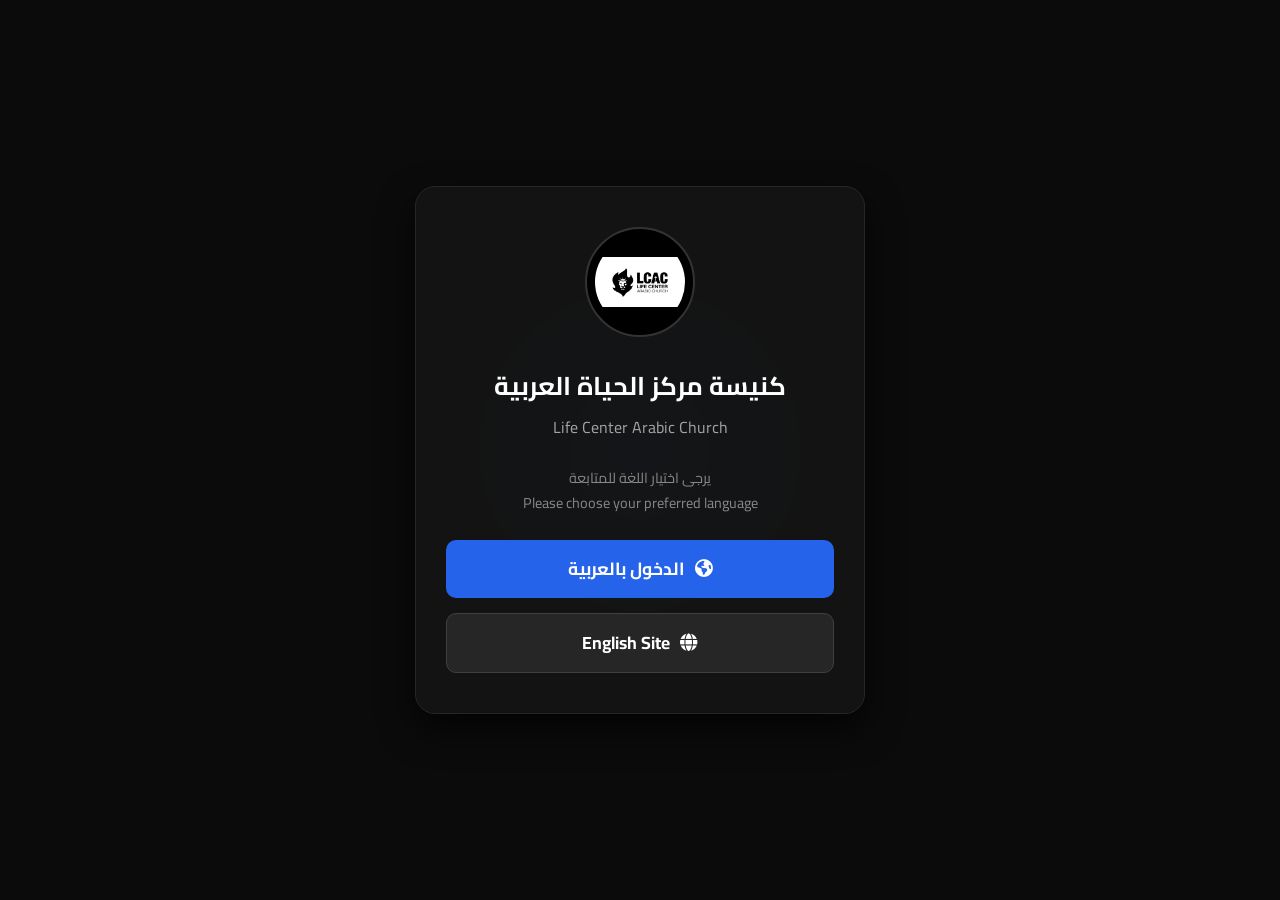
==== index.html @ 291f3e63 "Enhance welcome page with animations and styles Added a glowing background effect and improved styli" ====
<!DOCTYPE html>
<html lang="ar" dir="rtl">
<head>
    <meta charset="UTF-8">
    <meta name="viewport" content="width=device-width, initial-scale=1.0">
    <title>كنيسة مركز الحياة العربية - Life Center Arabic Church</title>
    <link rel="stylesheet" href="style.css">
    <!-- Font Awesome للأيقونات -->
    <link rel="stylesheet" href="https://cdnjs.cloudflare.com/ajax/libs/font-awesome/6.4.0/css/all.min.css">
    <!-- Google Fonts -->
    <link href="https://fonts.googleapis.com/css2?family=Cairo:wght@400;600;700&display=swap" rel="stylesheet">
    <style>
        body {
            background-color: #0b0b0b;
            color: #fff;
            font-family: 'Cairo', sans-serif;
            height: 100vh;
            margin: 0;
            display: flex;
            justify-content: center;
            align-items: center;
            text-align: center;
            overflow: hidden;
            position: relative;
        }

        /* خلفية متوهجة متحركة خفيفة */
        .bg-glow {
            position: absolute;
            width: 400px;
            height: 400px;
            background: radial-gradient(circle, rgba(37, 99, 235, 0.15) 0%, rgba(0, 0, 0, 0) 70%);
            border-radius: 50%;
            z-index: 1;
            animation: pulseGlow 6s ease-in-out infinite;
        }

        @keyframes pulseGlow {
            0%, 100% { transform: scale(1); opacity: 0.5; }
            50% { transform: scale(1.3); opacity: 0.9; }
        }

        .welcome-card {
            background: rgba(22, 22, 22, 0.85);
            backdrop-filter: blur(10px);
            border: 1px solid #262626;
            padding: 40px 30px;
            border-radius: 20px;
            box-shadow: 0 15px 35px rgba(0,0,0,0.7);
            max-width: 450px;
            width: 90%;
            position: relative;
            z-index: 2;
        }

        /* حركة الشعار (نبض وحركة خفيفة للاستقرار) */
        .welcome-logo img {
            width: 110px;
            height: 110px;
            object-fit: contain;
            margin-bottom: 20px;
            border-radius: 50%;
            background: #000;
            padding: 8px;
            border: 2px solid #333;
            animation: floatLogo 4s ease-in-out infinite;
        }

        @keyframes floatLogo {
            0%, 100% { transform: translateY(0); filter: drop-shadow(0 0 5px rgba(255,255,255,0.1)); }
            50% { transform: translateY(-8px); filter: drop-shadow(0 0 15px rgba(37, 99, 235, 0.4)); }
        }

        .welcome-card h1 {
            font-size: 1.6rem;
            margin-bottom: 5px;
            color: #fff;
        }
        .welcome-card h2 {
            font-size: 1rem;
            color: #a3a3a3;
            margin-bottom: 25px;
            font-weight: 400;
            direction: ltr;
        }
        .lang-buttons {
            display: flex;
            flex-direction: column;
            gap: 15px;
        }
        .lang-btn {
            display: flex;
            justify-content: center;
            align-items: center;
            gap: 10px;
            padding: 14px 20px;
            border-radius: 10px;
            font-size: 1.1rem;
            font-weight: bold;
            text-decoration: none;
            transition: transform 0.2s, background 0.2s;
        }
        .btn-ar {
            background: #2563eb;
            color: #fff;
        }
        .btn-ar:hover {
            background: #1d4ed8;
            transform: translateY(-2px);
        }
        .btn-en {
            background: #262626;
            color: #fff;
            border: 1px solid #404040;
        }
        .btn-en:hover {
            background: #333333;
            transform: translateY(-2px);
        }
    </style>
</head>
<body>

    <!-- تأثير الخلفية المتحركة -->
    <div class="bg-glow"></div>

    <div class="welcome-card">
        <div class="welcome-logo">
            <!-- تأكد أن اسم ملف صورة الشعار مطابق تماماً -->
            <img src="chrch Logo.png" alt="LCAC Logo">
        </div>
        
        <h1>كنيسة مركز الحياة العربية</h1>
        <h2>Life Center Arabic Church</h2>
        
        <p style="color: #888; font-size: 0.9rem; margin-bottom: 25px;">
            يرجى اختيار اللغة للمتابعة<br>Please choose your preferred language
        </p>

        <div class="lang-buttons">
            <!-- زر الدخول للنسخة العربية -->
            <a href="ar.html" class="lang-btn btn-ar">
                <i class="fas fa-globe-americas"></i> الدخول بالعربية
            </a>
            
            <!-- زر الدخول للنسخة الإنجليزية -->
            <a href="en.html" class="lang-btn btn-en">
                <i class="fas fa-globe"></i> English Site
            </a>
        </div>
    </div>

</body>
</html>
---- style.css ----
:root {
    --bg-color: #0b0b0b;
    --card-bg: #161616;
    --border-color: #262626;
    --text-color: #e5e5e5;
    --text-muted: #a3a3a3;
    --accent-color: #ffffff;
    --gold-color: #f39c12;
}

* {
    margin: 0;
    padding: 0;
    box-sizing: border-box;
    font-family: 'Cairo', sans-serif;
    scroll-behavior: smooth;
}

body {
    background-color: var(--bg-color);
    color: var(--text-color);
    direction: rtl;
    line-height: 1.7;
}

.container {
    width: 90%;
    max-width: 1100px;
    margin: auto;
}

/* الهيدر */
header {
    background: rgba(11, 11, 11, 0.95);
    backdrop-filter: blur(10px);
    border-bottom: 1px solid var(--border-color);
    position: fixed;
    width: 100%;
    top: 0;
    z-index: 1000;
}

.nav-container {
    display: flex;
    justify-content: space-between;
    align-items: center;
    height: 75px;
}

.logo {
    display: flex;
    align-items: center;
    gap: 12px;
    font-weight: 700;
    color: #fff;
    font-size: 1.1rem;
}

.logo img {
    height: 40px;
    width: auto;
    border-radius: 4px;
}

nav ul {
    display: flex;
    list-style: none;
    gap: 25px;
    align-items: center;
}

nav a {
    text-decoration: none;
    color: var(--text-muted);
    font-weight: 600;
    transition: color 0.3s;
}

nav a:hover, .highlight-btn {
    color: #fff;
}

.highlight-btn {
    background: #fff;
    color: #000 !important;
    padding: 6px 15px;
    border-radius: 4px;
}

/* الواجهة الرئيسية */
.hero {
    background: linear-gradient(rgba(0,0,0,0.85), rgba(0,0,0,0.85)), #111;
    min-height: 95vh;
    display: flex;
    align-items: center;
    text-align: center;
    color: #fff;
    padding-top: 80px;
}

.hero-logo-large img {
    height: 100px;
    margin-bottom: 20px;
}

.hero-content h1 {
    font-size: 2.5rem;
    margin-bottom: 5px;
    font-weight: 700;
}

.hero-content h2 {
    font-size: 1.2rem;
    color: var(--text-muted);
    margin-bottom: 20px;
}

.vision-text {
    font-size: 1.1rem;
    max-width: 700px;
    margin: 0 auto 30px auto;
    color: #d1d1d1;
    font-style: italic;
    border-right: 3px solid #fff;
    padding-right: 15px;
}

.hero-buttons {
    display: flex;
    gap: 15px;
    justify-content: center;
    flex-wrap: wrap;
}

.btn {
    display: inline-block;
    padding: 12px 30px;
    border-radius: 5px;
    text-decoration: none;
    font-weight: 600;
    transition: 0.3s;
}

.primary-btn {
    background-color: #fff;
    color: #000;
}

.primary-btn:hover {
    background-color: #cccccc;
}

.secondary-btn {
    background-color: transparent;
    border: 1px solid #fff;
    color: #fff;
}

.secondary-btn:hover {
    background-color: #fff;
    color: #000;
}

.section {
    padding: 80px 0;
    text-align: center;
    border-bottom: 1px solid var(--border-color);
}

.section-desc {
    color: var(--text-muted);
    margin-bottom: 40px;
}

/* جدول الخدمات */
.services-grid {
    display: grid;
    grid-template-columns: repeat(auto-fit, minmax(280px, 1fr));
    gap: 20px;
    text-align: right;
}

.service-card {
    background: var(--card-bg);
    border: 1px solid var(--border-color);
    padding: 25px;
    border-radius: 8px;
    transition: transform 0.3s;
}

.service-card:hover {
    transform: translateY(-5px);
    border-color: #444;
}

.service-card i {
    font-size: 24px;
    color: #fff;
    margin-bottom: 15px;
}

.service-card h3 {
    font-size: 1.1rem;
    margin-bottom: 8px;
    color: #fff;
}

.service-card .time {
    color: var(--text-muted);
    font-size: 0.95rem;
}

.special-card {
    grid-column: 1 / -1;
}

.location-note {
    display: block;
    margin-top: 10px;
    font-size: 0.9rem;
    color: var(--gold-color);
    background: rgba(243, 156, 18, 0.05);
    padding: 10px;
    border-radius: 5px;
}

/* قسم المؤتمر */
.dark-section {
    background-color: #050505;
}

.badge {
    background: rgba(255,255,255,0.1);
    color: #fff;
    padding: 6px 16px;
    border-radius: 20px;
    font-size: 0.9rem;
    border: 1px solid var(--border-color);
}

.verse-box {
    max-width: 700px;
    margin: 25px auto;
    padding: 20px;
    background: var(--card-bg);
    border-right: 4px solid #fff;
    border-radius: 5px;
    text-align: center;
}

.verse-box p {
    font-size: 1.1rem;
    font-weight: 600;
    margin-bottom: 5px;
}

.verse-box span {
    color: var(--text-muted);
    font-size: 0.9rem;
}

.conf-dates-grid {
    display: flex;
    justify-content: center;
    gap: 15px;
    margin: 30px 0;
    flex-wrap: wrap;
}

.date-item {
    background: var(--card-bg);
    border: 1px solid var(--border-color);
    padding: 15px 25px;
    border-radius: 8px;
    min-width: 160px;
}

.date-item .day-name {
    display: block;
    font-weight: 700;
    color: #fff;
    margin-bottom: 5px;
}

.date-item .date-num {
    color: var(--text-muted);
    font-size: 0.9rem;
}

.conf-location {
    margin: 30px 0;
    background: var(--card-bg);
    padding: 20px;
    border-radius: 8px;
    border: 1px solid var(--border-color);
    max-width: 500px;
    margin-left: auto;
    margin-right: auto;
}

.conf-location i {
    font-size: 22px;
    color: #fff;
    margin-bottom: 10px;
}

/* تنسيق قسم الخدام والمتحدثين بشكل مرتب وغير متداخل */
.speakers-grid {
    display: flex;
    justify-content: center;
    gap: 30px;
    margin: 40px auto;
    flex-wrap: wrap;
    width: 100%;
}

.speaker-card {
    background: #161616;
    border: 1px solid #262626;
    border-radius: 12px;
    overflow: hidden;
    width: 260px;
    text-align: center;
    box-shadow: 0 4px 15px rgba(0,0,0,0.4);
    display: flex;
    flex-direction: column;
}

.speaker-img {
    width: 100%;
    height: 190px;
    background: #000;
    overflow: hidden;
}

.speaker-img img {
    width: 100%;
    height: 100%;
    object-fit: cover;
    display: block;
}

.speaker-info {
    padding: 20px 15px;
    background: #161616;
}

.speaker-card h3 {
    font-size: 1.15rem;
    color: #fff;
    margin-bottom: 8px;
    font-weight: 700;
}

.speaker-card p {
    font-size: 0.95rem;
    color: #a3a3a3;
    margin: 0;
}

/* قسم QR Code والخريطة */
.qr-container {
    max-width: 300px;
    margin: auto;
    background: var(--card-bg);
    padding: 20px;
    border-radius: 10px;
    border: 1px solid var(--border-color);
}

.qr-container img {
    width: 100%;
    height: auto;
    border-radius: 5px;
    margin-bottom: 10px;
}

.qr-container p {
    font-size: 0.85rem;
    color: var(--text-muted);
}

/* الأزرار العائمة */
.floating-buttons {
    position: fixed;
    bottom: 25px;
    left: 25px;
    display: flex;
    flex-direction: column;
    gap: 12px;
    z-index: 1000;
}

.floating-buttons a {
    width: 50px;
    height: 50px;
    border-radius: 50%;
    display: flex;
    align-items: center;
    justify-content: center;
    color: #fff;
    font-size: 22px;
    box-shadow: 0 4px 15px rgba(0,0,0,0.5);
    transition: transform 0.3s;
}

.floating-buttons a:hover {
    transform: scale(1.1);
}

.whatsapp-btn { background-color: #25d366; }
.call-btn { background-color: #333; border: 1px solid #555; }

footer {
    background: #000;
    color: var(--text-muted);
    text-align: center;
    padding: 25px 0;
    font-size: 0.9rem;
    border-top: 1px solid var(--border-color);
}
/* تعديل بطاقات الخدام لتكون متناسقة */
.speakers-grid {
    display: flex;
    justify-content: center;
    gap: 25px;
    margin: 40px 0;
    flex-wrap: wrap;
}
/* تعديل بطاقات الخدام لتكون متناسقة */
.speakers-grid {
    display: flex;
    justify-content: center;
    gap: 25px;
    margin: 40px 0;
    flex-wrap: wrap;
}

.speaker-card {
    background: var(--card-bg);
    border: 1px solid var(--border-color);
    border-radius: 10px;
    overflow: hidden;
    width: 250px;
    text-align: center;
    box-shadow: 0 4px 10px rgba(0,0,0,0.3);
}

.speaker-img {
    width: 100%;
    height: 180px;
    overflow: hidden;
    background: #1f1f1f;
}

.speaker-img img {
    width: 100%;
    height: 100%;
    object-fit: cover;
    display: block;
}

.speaker-info {
    padding: 15px;
}

.speaker-card h3 {
    font-size: 1.1rem;
    color: #fff;
    margin-bottom: 5px;
}

.speaker-card p {
    font-size: 0.9rem;
    color: var(--text-muted);
    margin: 0;
}

/* شبكة بطاقات الإيمان وعقيدة الكنيسة */
.faith-grid {
    display: grid;
    grid-template-columns: repeat(auto-fit, minmax(280px, 1fr));
    gap: 20px;
    text-align: right;
    margin-top: 30px;
}

.faith-card {
    background: var(--card-bg);
    border: 1px solid var(--border-color);
    padding: 22px;
    border-radius: 10px;
    transition: transform 0.3s, border-color 0.3s;
}

.faith-card:hover {
    transform: translateY(-4px);
    border-color: #555;
}

.faith-card h3 {
    font-size: 1.1rem;
    color: #fff;
    margin-bottom: 10px;
    display: flex;
    align-items: center;
    gap: 10px;
}

.faith-card h3 i {
    color: #fff;
    font-size: 1.1rem;
}

.faith-card p {
    font-size: 0.95rem;
    color: var(--text-muted);
    line-height: 1.6;
    margin: 0;
}
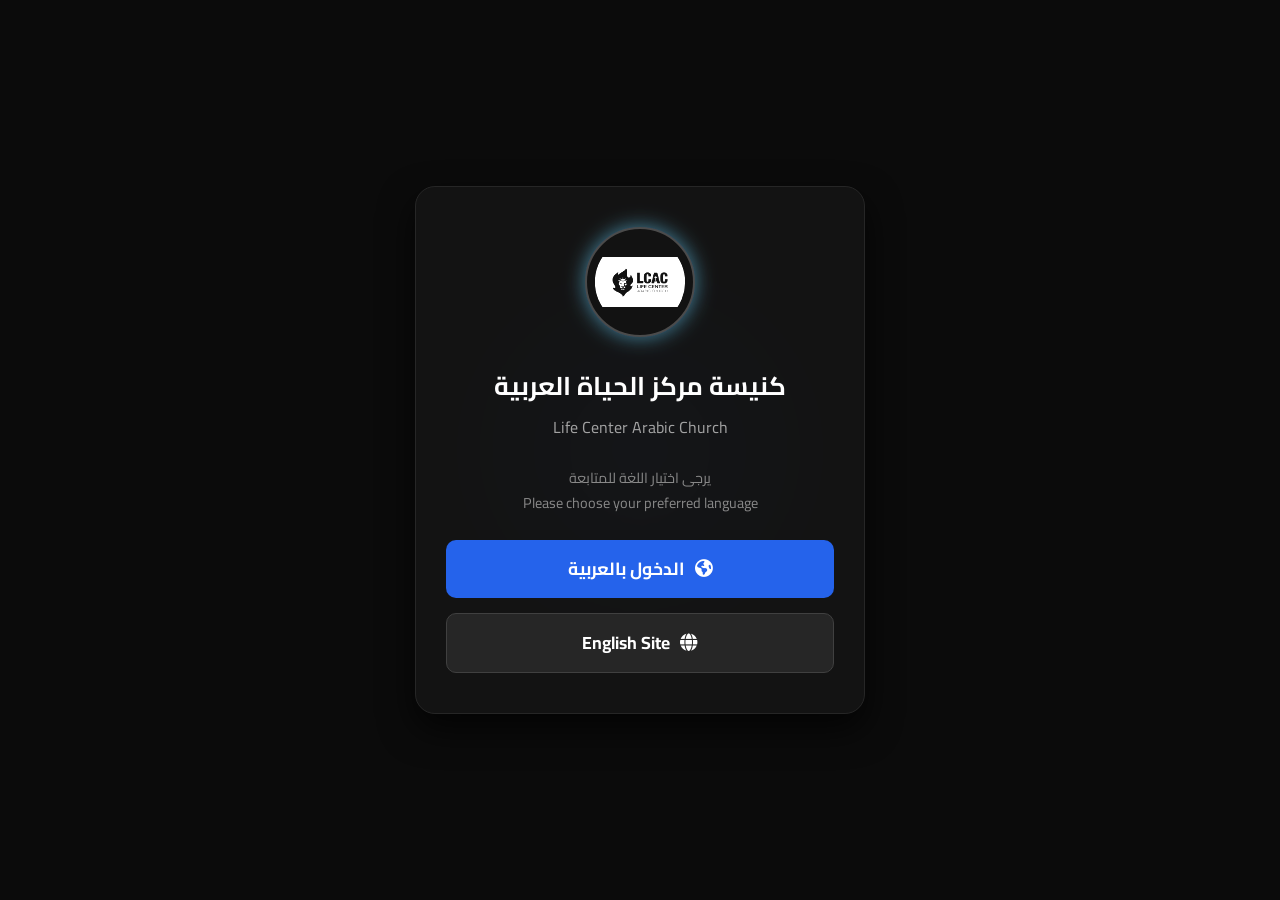
==== commit 473eea3d: "Improve logo display and background effects Updated logo styling to remove white background and enha" ====
--- a/index.html
+++ b/index.html
@@ -38,6 +38,21 @@
         @keyframes pulseGlow {
             0%, 100% { transform: scale(1); opacity: 0.5; }
             50% { transform: scale(1.3); opacity: 0.9; }
+        }
+        /* إزالة الخلفية البيضاء تماماً وتلوين الشعار بلون مميز (مثل الأزرق السماوي أو الذهبي) */
+        .welcome-logo img {
+            width: 120px;
+            height: 120px;
+            object-fit: contain;
+            margin-bottom: 20px;
+            
+            /* هذا السطر هو السحر الذي سيزيل الخلفية البيضاء تماماً */
+            mix-blend-mode: screen; 
+            
+            /* هذا السطر يمنح الشعار توهجاً ولوناً مميزاً (فلتر ملون فخم) */
+            filter: drop-shadow(0 0 10px rgba(77, 175, 247, 0.6)) brightness(1.2);
+            
+            animation: floatLogo 4s ease-in-out infinite;
         }
 
         .welcome-card {
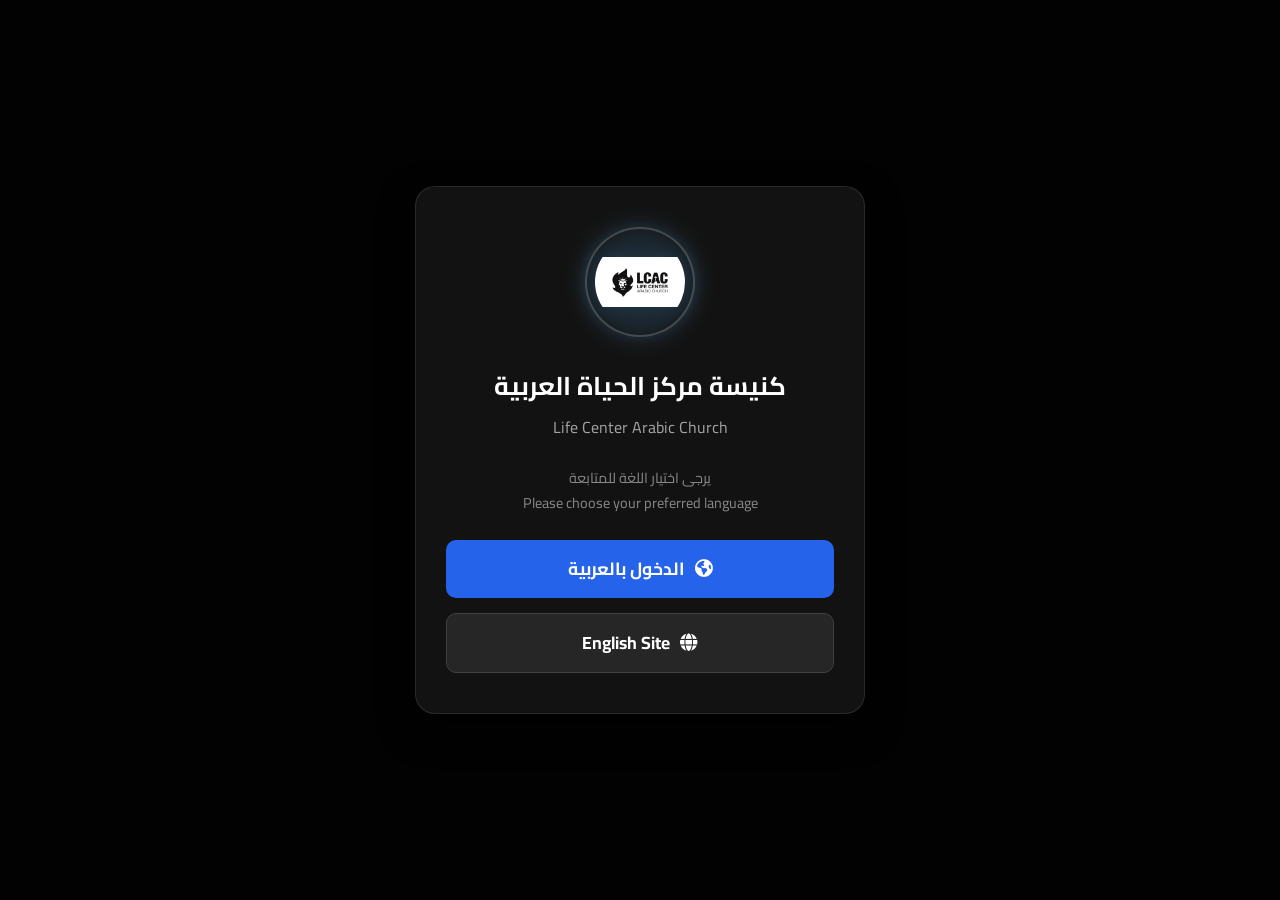
==== commit 0d105532: "Implement background slideshow and overlay effect Added a slideshow background effect and overlay fo" ====
--- a/index.html
+++ b/index.html
@@ -24,66 +24,94 @@
             position: relative;
         }
 
-        /* خلفية متوهجة متحركة خفيفة */
-        .bg-glow {
+        /* خلفية صور الكنيسة المتحركة (Slideshow) */
+        .bg-slideshow {
             position: absolute;
-            width: 400px;
-            height: 400px;
-            background: radial-gradient(circle, rgba(37, 99, 235, 0.15) 0%, rgba(0, 0, 0, 0) 70%);
-            border-radius: 50%;
-            z-index: 1;
-            animation: pulseGlow 6s ease-in-out infinite;
-        }
-
-        @keyframes pulseGlow {
-            0%, 100% { transform: scale(1); opacity: 0.5; }
-            50% { transform: scale(1.3); opacity: 0.9; }
-        }
-        /* إزالة الخلفية البيضاء تماماً وتلوين الشعار بلون مميز (مثل الأزرق السماوي أو الذهبي) */
-        .welcome-logo img {
-            width: 120px;
-            height: 120px;
-            object-fit: contain;
-            margin-bottom: 20px;
-            
-            /* هذا السطر هو السحر الذي سيزيل الخلفية البيضاء تماماً */
-            mix-blend-mode: screen; 
-            
-            /* هذا السطر يمنح الشعار توهجاً ولوناً مميزاً (فلتر ملون فخم) */
-            filter: drop-shadow(0 0 10px rgba(77, 175, 247, 0.6)) brightness(1.2);
-            
-            animation: floatLogo 4s ease-in-out infinite;
+            top: 0;
+            left: 0;
+            width: 100%;
+            height: 100%;
+            z-index: -2;
+            overflow: hidden;
+        }
+
+        .bg-slide {
+            position: absolute;
+            top: 0;
+            left: 0;
+            width: 100%;
+            height: 100%;
+            background-size: cover;
+            background-position: center;
+            opacity: 0;
+            animation: slideAnimation 18s infinite;
+        }
+
+        /* ضع أسماء صورك هنا (تأكد من مطابقة أسماء الملفات على GitHub) */
+        .bg-slide:nth-child(1) {
+            background-image: url('church1.jpg');
+            animation-delay: 0s;
+        }
+        .bg-slide:nth-child(2) {
+            background-image: url('church2.jpg');
+            animation-delay: 6s;
+        }
+        .bg-slide:nth-child(3) {
+            background-image: url('church3.jpg');
+            animation-delay: 12s;
+        }
+
+        @keyframes slideAnimation {
+            0% { opacity: 0; transform: scale(1); }
+            10% { opacity: 1; }
+            33% { opacity: 1; }
+            43% { opacity: 0; transform: scale(1.05); }
+            100% { opacity: 0; }
+        }
+
+        /* طبقة عتمة سوداء فوق الصور لتبقى النصوص مقروءة بوضوح تانٍ */
+        .overlay {
+            position: absolute;
+            top: 0;
+            left: 0;
+            width: 100%;
+            height: 100%;
+            background: rgba(0, 0, 0, 0.75);
+            backdrop-filter: blur(5px);
+            z-index: -1;
         }
 
         .welcome-card {
             background: rgba(22, 22, 22, 0.85);
             backdrop-filter: blur(10px);
-            border: 1px solid #262626;
+            border: 1px solid rgba(255, 255, 255, 0.1);
             padding: 40px 30px;
             border-radius: 20px;
-            box-shadow: 0 15px 35px rgba(0,0,0,0.7);
+            box-shadow: 0 15px 35px rgba(0,0,0,0.8);
             max-width: 450px;
             width: 90%;
             position: relative;
             z-index: 2;
         }
 
-        /* حركة الشعار (نبض وحركة خفيفة للاستقرار) */
+        /* الشعار مع إزالة الخلفية وتوهج خفيف */
         .welcome-logo img {
             width: 110px;
             height: 110px;
             object-fit: contain;
             margin-bottom: 20px;
             border-radius: 50%;
-            background: #000;
+            background: rgba(0,0,0,0.5);
             padding: 8px;
-            border: 2px solid #333;
+            border: 2px solid rgba(255,255,255,0.2);
+            mix-blend-mode: screen;
+            filter: drop-shadow(0 0 10px rgba(77, 175, 247, 0.5));
             animation: floatLogo 4s ease-in-out infinite;
         }
 
         @keyframes floatLogo {
-            0%, 100% { transform: translateY(0); filter: drop-shadow(0 0 5px rgba(255,255,255,0.1)); }
-            50% { transform: translateY(-8px); filter: drop-shadow(0 0 15px rgba(37, 99, 235, 0.4)); }
+            0%, 100% { transform: translateY(0); }
+            50% { transform: translateY(-6px); }
         }
 
         .welcome-card h1 {
@@ -136,12 +164,18 @@
 </head>
 <body>
 
-    <!-- تأثير الخلفية المتحركة -->
-    <div class="bg-glow"></div>
+    <!-- خلفية الصور المتحركة -->
+    <div class="bg-slideshow">
+        <div class="bg-slide"></div>
+        <div class="bg-slide"></div>
+        <div class="bg-slide"></div>
+    </div>
+    
+    <!-- طبقة التعتيم والضباب -->
+    <div class="overlay"></div>
 
     <div class="welcome-card">
         <div class="welcome-logo">
-            <!-- تأكد أن اسم ملف صورة الشعار مطابق تماماً -->
             <img src="chrch Logo.png" alt="LCAC Logo">
         </div>
         
@@ -153,12 +187,10 @@
         </p>
 
         <div class="lang-buttons">
-            <!-- زر الدخول للنسخة العربية -->
             <a href="ar.html" class="lang-btn btn-ar">
                 <i class="fas fa-globe-americas"></i> الدخول بالعربية
             </a>
             
-            <!-- زر الدخول للنسخة الإنجليزية -->
             <a href="en.html" class="lang-btn btn-en">
                 <i class="fas fa-globe"></i> English Site
             </a>
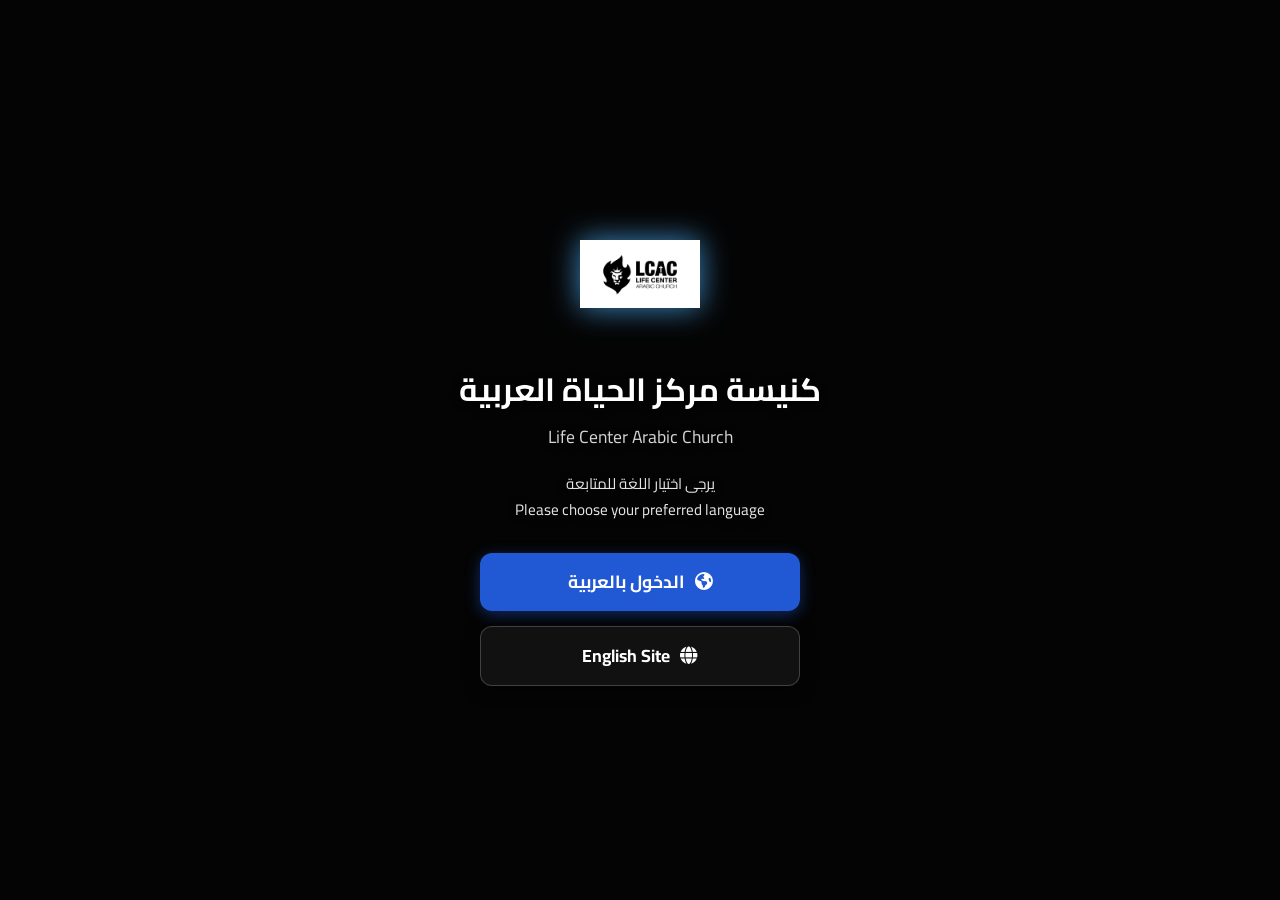
==== commit b1bdb2ad: "Refactor index.html for better layout and design Updated styles and structure for improved layout an" ====
--- a/index.html
+++ b/index.html
@@ -47,7 +47,7 @@
             animation: slideAnimation 18s infinite;
         }
 
-        /* ضع أسماء صورك هنا (تأكد من مطابقة أسماء الملفات على GitHub) */
+        /* أسماء صور الكنيسة (تأكد من مطابقتها لما رفعته) */
         .bg-slide:nth-child(1) {
             background-image: url('church1.jpg');
             animation-delay: 0s;
@@ -69,96 +69,113 @@
             100% { opacity: 0; }
         }
 
-        /* طبقة عتمة سوداء فوق الصور لتبقى النصوص مقروءة بوضوح تانٍ */
+        /* طبقة عتمة متوازنة لتبرز الصور وتسمح بوضوح النصوص فوقها */
         .overlay {
             position: absolute;
             top: 0;
             left: 0;
             width: 100%;
             height: 100%;
-            background: rgba(0, 0, 0, 0.75);
-            backdrop-filter: blur(5px);
+            background: rgba(0, 0, 0, 0.65);
             z-index: -1;
         }
 
-        .welcome-card {
-            background: rgba(22, 22, 22, 0.85);
-            backdrop-filter: blur(10px);
-            border: 1px solid rgba(255, 255, 255, 0.1);
-            padding: 40px 30px;
-            border-radius: 20px;
-            box-shadow: 0 15px 35px rgba(0,0,0,0.8);
-            max-width: 450px;
+        /* الحاوية العامة بدون أي مستطيل أو خلفية صلبة */
+        .welcome-content {
+            display: flex;
+            flex-direction: column;
+            align-items: center;
+            max-width: 500px;
             width: 90%;
             position: relative;
             z-index: 2;
         }
 
-        /* الشعار مع إزالة الخلفية وتوهج خفيف */
+        /* الشعار المتحرك مع توهج بارز */
         .welcome-logo img {
-            width: 110px;
-            height: 110px;
+            width: 120px;
+            height: 120px;
             object-fit: contain;
             margin-bottom: 20px;
-            border-radius: 50%;
-            background: rgba(0,0,0,0.5);
-            padding: 8px;
-            border: 2px solid rgba(255,255,255,0.2);
             mix-blend-mode: screen;
-            filter: drop-shadow(0 0 10px rgba(77, 175, 247, 0.5));
+            filter: drop-shadow(0 0 15px rgba(77, 175, 247, 0.8));
             animation: floatLogo 4s ease-in-out infinite;
         }
 
         @keyframes floatLogo {
             0%, 100% { transform: translateY(0); }
-            50% { transform: translateY(-6px); }
-        }
-
-        .welcome-card h1 {
-            font-size: 1.6rem;
+            50% { transform: translateY(-8px); }
+        }
+
+        /* النصوص مع ظلال قوية (Text Shadow) لتبقى واضحة تماماً بلا خلفية */
+        .welcome-content h1 {
+            font-size: 2rem;
             margin-bottom: 5px;
             color: #fff;
-        }
-        .welcome-card h2 {
-            font-size: 1rem;
-            color: #a3a3a3;
-            margin-bottom: 25px;
+            text-shadow: 0 2px 10px rgba(0,0,0,0.9);
+            font-weight: 700;
+        }
+        
+        .welcome-content h2 {
+            font-size: 1.1rem;
+            color: #d4d4d4;
+            margin-bottom: 20px;
             font-weight: 400;
             direction: ltr;
-        }
+            text-shadow: 0 2px 8px rgba(0,0,0,0.9);
+        }
+
+        .welcome-content p {
+            color: #e5e5e5;
+            font-size: 0.95rem;
+            margin-bottom: 30px;
+            text-shadow: 0 2px 8px rgba(0,0,0,0.9);
+        }
+
+        /* أزرار اللغات مع تأثير زجاجي خفيف يبرز فوق الصور */
         .lang-buttons {
             display: flex;
             flex-direction: column;
             gap: 15px;
-        }
+            width: 100%;
+            max-width: 320px;
+        }
+
         .lang-btn {
             display: flex;
             justify-content: center;
             align-items: center;
             gap: 10px;
             padding: 14px 20px;
-            border-radius: 10px;
+            border-radius: 12px;
             font-size: 1.1rem;
             font-weight: bold;
             text-decoration: none;
-            transition: transform 0.2s, background 0.2s;
-        }
+            transition: transform 0.2s, background 0.2s, box-shadow 0.2s;
+            backdrop-filter: blur(5px);
+        }
+
         .btn-ar {
-            background: #2563eb;
-            color: #fff;
+            background: rgba(37, 99, 235, 0.9);
+            color: #fff;
+            box-shadow: 0 4px 15px rgba(37, 99, 235, 0.4);
         }
         .btn-ar:hover {
-            background: #1d4ed8;
+            background: rgba(29, 78, 216, 1);
             transform: translateY(-2px);
-        }
+            box-shadow: 0 6px 20px rgba(37, 99, 235, 0.6);
+        }
+
         .btn-en {
-            background: #262626;
-            color: #fff;
-            border: 1px solid #404040;
+            background: rgba(22, 22, 22, 0.8);
+            color: #fff;
+            border: 1px solid rgba(255, 255, 255, 0.2);
+            box-shadow: 0 4px 15px rgba(0,0,0,0.5);
         }
         .btn-en:hover {
-            background: #333333;
+            background: rgba(40, 40, 40, 0.9);
             transform: translateY(-2px);
+            box-shadow: 0 6px 20px rgba(0,0,0,0.7);
         }
     </style>
 </head>
@@ -171,10 +188,10 @@
         <div class="bg-slide"></div>
     </div>
     
-    <!-- طبقة التعتيم والضباب -->
+    <!-- طبقة التعتيم الخفيفة -->
     <div class="overlay"></div>
 
-    <div class="welcome-card">
+    <div class="welcome-content">
         <div class="welcome-logo">
             <img src="chrch Logo.png" alt="LCAC Logo">
         </div>
@@ -182,7 +199,7 @@
         <h1>كنيسة مركز الحياة العربية</h1>
         <h2>Life Center Arabic Church</h2>
         
-        <p style="color: #888; font-size: 0.9rem; margin-bottom: 25px;">
+        <p>
             يرجى اختيار اللغة للمتابعة<br>Please choose your preferred language
         </p>
 
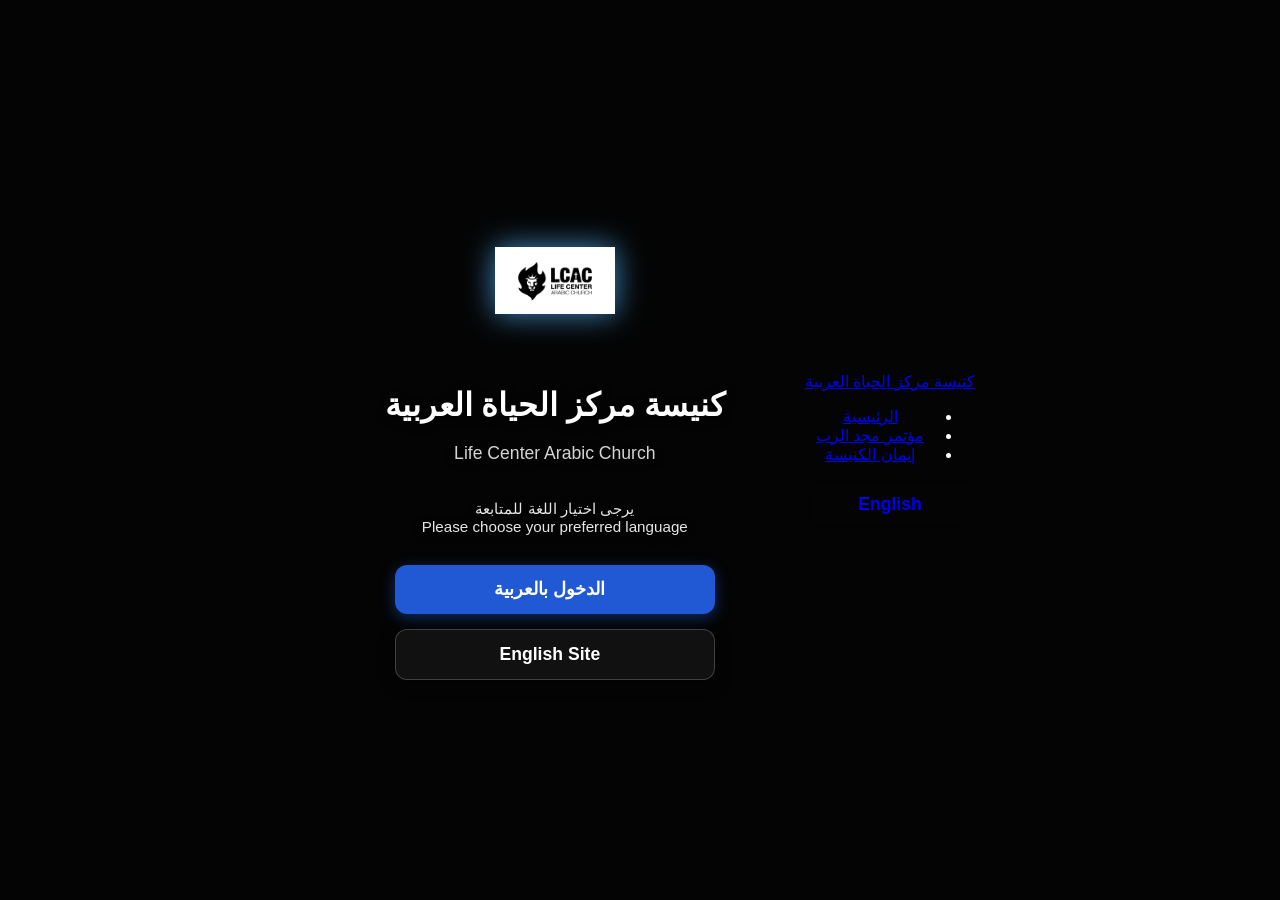
==== commit af69c4bd: "Refactor index.html structure and add header" ====
--- a/index.html
+++ b/index.html
@@ -1,14 +1,21 @@
 <!DOCTYPE html>
 <html lang="ar" dir="rtl">
-<head>
-    <meta charset="UTF-8">
-    <meta name="viewport" content="width=device-width, initial-scale=1.0">
-    <title>كنيسة مركز الحياة العربية - Life Center Arabic Church</title>
-    <link rel="stylesheet" href="style.css">
-    <!-- Font Awesome للأيقونات -->
-    <link rel="stylesheet" href="https://cdnjs.cloudflare.com/ajax/libs/font-awesome/6.4.0/css/all.min.css">
-    <!-- Google Fonts -->
-    <link href="https://fonts.googleapis.com/css2?family=Cairo:wght@400;600;700&display=swap" rel="stylesheet">
+<header class="site-header">
+    <div class="logo-container">
+        <a href="ar.html" class="church-brand">كنيسة مركز الحياة العربية</a>
+    </div>
+    <nav class="main-nav">
+        <ul>
+            <li><a href="ar.html">الرئيسية</a></li>
+            <li><a href="conference.html">مؤتمر مجد الرب</a></li>
+            <li><a href="faith.html">إيمان الكنيسة</a></li>
+            <!-- أضف بقية الروابط حسب الحاجة -->
+        </ul>
+    </nav>
+    <div class="lang-container">
+        <a href="en.html" class="lang-btn">English</a>
+    </div>
+</header>
     <style>
         body {
             background-color: #0b0b0b;
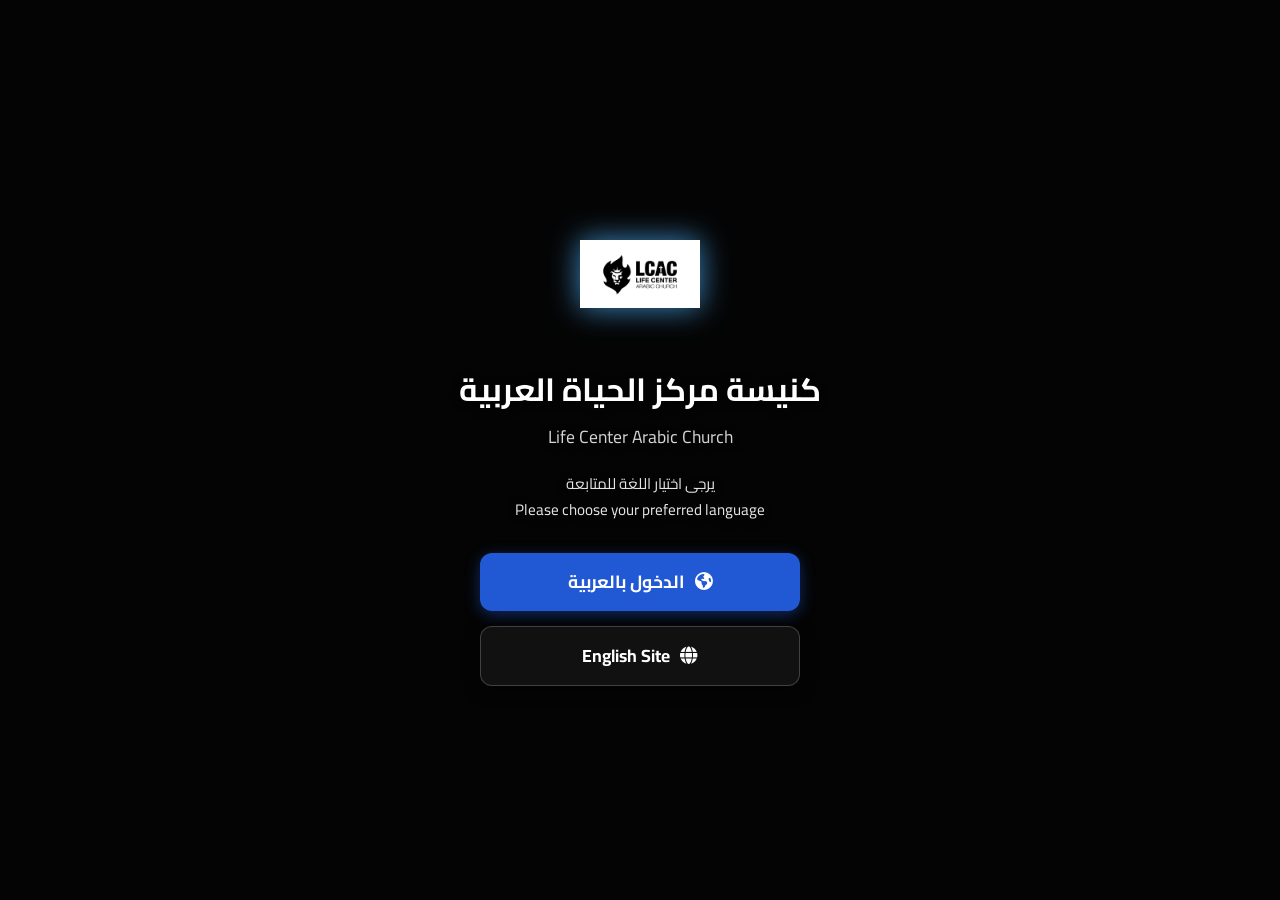
==== commit 26264349: "Refactor index.html with meta tags and stylesheets Updated the HTML structure and added meta tags fo" ====
--- a/index.html
+++ b/index.html
@@ -1,21 +1,14 @@
 <!DOCTYPE html>
 <html lang="ar" dir="rtl">
-<header class="site-header">
-    <div class="logo-container">
-        <a href="ar.html" class="church-brand">كنيسة مركز الحياة العربية</a>
-    </div>
-    <nav class="main-nav">
-        <ul>
-            <li><a href="ar.html">الرئيسية</a></li>
-            <li><a href="conference.html">مؤتمر مجد الرب</a></li>
-            <li><a href="faith.html">إيمان الكنيسة</a></li>
-            <!-- أضف بقية الروابط حسب الحاجة -->
-        </ul>
-    </nav>
-    <div class="lang-container">
-        <a href="en.html" class="lang-btn">English</a>
-    </div>
-</header>
+<head>
+    <meta charset="UTF-8">
+    <meta name="viewport" content="width=device-width, initial-scale=1.0">
+    <title>كنيسة مركز الحياة العربية - Life Center Arabic Church</title>
+    <link rel="stylesheet" href="style.css">
+    <!-- Font Awesome للأيقونات -->
+    <link rel="stylesheet" href="https://cdnjs.cloudflare.com/ajax/libs/font-awesome/6.4.0/css/all.min.css">
+    <!-- Google Fonts -->
+    <link href="https://fonts.googleapis.com/css2?family=Cairo:wght@400;600;700&display=swap" rel="stylesheet">
     <style>
         body {
             background-color: #0b0b0b;
--- a/style.css
+++ b/style.css
@@ -0,0 +1,520 @@
+:root {
+    --bg-color: #0b0b0b;
+    --card-bg: #161616;
+    --border-color: #262626;
+    --text-color: #e5e5e5;
+    --text-muted: #a3a3a3;
+    --accent-color: #ffffff;
+    --gold-color: #f39c12;
+}
+
+* {
+    margin: 0;
+    padding: 0;
+    box-sizing: border-box;
+    font-family: 'Cairo', sans-serif;
+    scroll-behavior: smooth;
+}
+
+body {
+    background-color: var(--bg-color);
+    color: var(--text-color);
+    direction: rtl;
+    line-height: 1.7;
+}
+
+.container {
+    width: 90%;
+    max-width: 1100px;
+    margin: auto;
+}
+
+/* الهيدر */
+header {
+    background: rgba(11, 11, 11, 0.95);
+    backdrop-filter: blur(10px);
+    border-bottom: 1px solid var(--border-color);
+    position: fixed;
+    width: 100%;
+    top: 0;
+    z-index: 1000;
+}
+
+.nav-container {
+    display: flex;
+    justify-content: space-between;
+    align-items: center;
+    height: 75px;
+}
+
+.logo {
+    display: flex;
+    align-items: center;
+    gap: 12px;
+    font-weight: 700;
+    color: #fff;
+    font-size: 1.1rem;
+}
+
+.logo img {
+    height: 40px;
+    width: auto;
+    border-radius: 4px;
+}
+
+nav ul {
+    display: flex;
+    list-style: none;
+    gap: 25px;
+    align-items: center;
+}
+
+nav a {
+    text-decoration: none;
+    color: var(--text-muted);
+    font-weight: 600;
+    transition: color 0.3s;
+}
+
+nav a:hover, .highlight-btn {
+    color: #fff;
+}
+
+.highlight-btn {
+    background: #fff;
+    color: #000 !important;
+    padding: 6px 15px;
+    border-radius: 4px;
+}
+
+/* الواجهة الرئيسية */
+.hero {
+    background: linear-gradient(rgba(0,0,0,0.85), rgba(0,0,0,0.85)), #111;
+    min-height: 95vh;
+    display: flex;
+    align-items: center;
+    text-align: center;
+    color: #fff;
+    padding-top: 80px;
+}
+
+.hero-logo-large img {
+    height: 100px;
+    margin-bottom: 20px;
+}
+
+.hero-content h1 {
+    font-size: 2.5rem;
+    margin-bottom: 5px;
+    font-weight: 700;
+}
+
+.hero-content h2 {
+    font-size: 1.2rem;
+    color: var(--text-muted);
+    margin-bottom: 20px;
+}
+
+.vision-text {
+    font-size: 1.1rem;
+    max-width: 700px;
+    margin: 0 auto 30px auto;
+    color: #d1d1d1;
+    font-style: italic;
+    border-right: 3px solid #fff;
+    padding-right: 15px;
+}
+
+.hero-buttons {
+    display: flex;
+    gap: 15px;
+    justify-content: center;
+    flex-wrap: wrap;
+}
+
+.btn {
+    display: inline-block;
+    padding: 12px 30px;
+    border-radius: 5px;
+    text-decoration: none;
+    font-weight: 600;
+    transition: 0.3s;
+}
+
+.primary-btn {
+    background-color: #fff;
+    color: #000;
+}
+
+.primary-btn:hover {
+    background-color: #cccccc;
+}
+
+.secondary-btn {
+    background-color: transparent;
+    border: 1px solid #fff;
+    color: #fff;
+}
+
+.secondary-btn:hover {
+    background-color: #fff;
+    color: #000;
+}
+
+.section {
+    padding: 80px 0;
+    text-align: center;
+    border-bottom: 1px solid var(--border-color);
+}
+
+.section-desc {
+    color: var(--text-muted);
+    margin-bottom: 40px;
+}
+
+/* جدول الخدمات */
+.services-grid {
+    display: grid;
+    grid-template-columns: repeat(auto-fit, minmax(280px, 1fr));
+    gap: 20px;
+    text-align: right;
+}
+
+.service-card {
+    background: var(--card-bg);
+    border: 1px solid var(--border-color);
+    padding: 25px;
+    border-radius: 8px;
+    transition: transform 0.3s;
+}
+
+.service-card:hover {
+    transform: translateY(-5px);
+    border-color: #444;
+}
+
+.service-card i {
+    font-size: 24px;
+    color: #fff;
+    margin-bottom: 15px;
+}
+
+.service-card h3 {
+    font-size: 1.1rem;
+    margin-bottom: 8px;
+    color: #fff;
+}
+
+.service-card .time {
+    color: var(--text-muted);
+    font-size: 0.95rem;
+}
+
+.special-card {
+    grid-column: 1 / -1;
+}
+
+.location-note {
+    display: block;
+    margin-top: 10px;
+    font-size: 0.9rem;
+    color: var(--gold-color);
+    background: rgba(243, 156, 18, 0.05);
+    padding: 10px;
+    border-radius: 5px;
+}
+
+/* قسم المؤتمر */
+.dark-section {
+    background-color: #050505;
+}
+
+.badge {
+    background: rgba(255,255,255,0.1);
+    color: #fff;
+    padding: 6px 16px;
+    border-radius: 20px;
+    font-size: 0.9rem;
+    border: 1px solid var(--border-color);
+}
+
+.verse-box {
+    max-width: 700px;
+    margin: 25px auto;
+    padding: 20px;
+    background: var(--card-bg);
+    border-right: 4px solid #fff;
+    border-radius: 5px;
+    text-align: center;
+}
+
+.verse-box p {
+    font-size: 1.1rem;
+    font-weight: 600;
+    margin-bottom: 5px;
+}
+
+.verse-box span {
+    color: var(--text-muted);
+    font-size: 0.9rem;
+}
+
+.conf-dates-grid {
+    display: flex;
+    justify-content: center;
+    gap: 15px;
+    margin: 30px 0;
+    flex-wrap: wrap;
+}
+
+.date-item {
+    background: var(--card-bg);
+    border: 1px solid var(--border-color);
+    padding: 15px 25px;
+    border-radius: 8px;
+    min-width: 160px;
+}
+
+.date-item .day-name {
+    display: block;
+    font-weight: 700;
+    color: #fff;
+    margin-bottom: 5px;
+}
+
+.date-item .date-num {
+    color: var(--text-muted);
+    font-size: 0.9rem;
+}
+
+.conf-location {
+    margin: 30px 0;
+    background: var(--card-bg);
+    padding: 20px;
+    border-radius: 8px;
+    border: 1px solid var(--border-color);
+    max-width: 500px;
+    margin-left: auto;
+    margin-right: auto;
+}
+
+.conf-location i {
+    font-size: 22px;
+    color: #fff;
+    margin-bottom: 10px;
+}
+
+/* تنسيق قسم الخدام والمتحدثين بشكل مرتب وغير متداخل */
+.speakers-grid {
+    display: flex;
+    justify-content: center;
+    gap: 30px;
+    margin: 40px auto;
+    flex-wrap: wrap;
+    width: 100%;
+}
+
+.speaker-card {
+    background: #161616;
+    border: 1px solid #262626;
+    border-radius: 12px;
+    overflow: hidden;
+    width: 260px;
+    text-align: center;
+    box-shadow: 0 4px 15px rgba(0,0,0,0.4);
+    display: flex;
+    flex-direction: column;
+}
+
+.speaker-img {
+    width: 100%;
+    height: 190px;
+    background: #000;
+    overflow: hidden;
+}
+
+.speaker-img img {
+    width: 100%;
+    height: 100%;
+    object-fit: cover;
+    display: block;
+}
+
+.speaker-info {
+    padding: 20px 15px;
+    background: #161616;
+}
+
+.speaker-card h3 {
+    font-size: 1.15rem;
+    color: #fff;
+    margin-bottom: 8px;
+    font-weight: 700;
+}
+
+.speaker-card p {
+    font-size: 0.95rem;
+    color: #a3a3a3;
+    margin: 0;
+}
+
+/* قسم QR Code والخريطة */
+.qr-container {
+    max-width: 300px;
+    margin: auto;
+    background: var(--card-bg);
+    padding: 20px;
+    border-radius: 10px;
+    border: 1px solid var(--border-color);
+}
+
+.qr-container img {
+    width: 100%;
+    height: auto;
+    border-radius: 5px;
+    margin-bottom: 10px;
+}
+
+.qr-container p {
+    font-size: 0.85rem;
+    color: var(--text-muted);
+}
+
+/* الأزرار العائمة */
+.floating-buttons {
+    position: fixed;
+    bottom: 25px;
+    left: 25px;
+    display: flex;
+    flex-direction: column;
+    gap: 12px;
+    z-index: 1000;
+}
+
+.floating-buttons a {
+    width: 50px;
+    height: 50px;
+    border-radius: 50%;
+    display: flex;
+    align-items: center;
+    justify-content: center;
+    color: #fff;
+    font-size: 22px;
+    box-shadow: 0 4px 15px rgba(0,0,0,0.5);
+    transition: transform 0.3s;
+}
+
+.floating-buttons a:hover {
+    transform: scale(1.1);
+}
+
+.whatsapp-btn { background-color: #25d366; }
+.call-btn { background-color: #333; border: 1px solid #555; }
+
+footer {
+    background: #000;
+    color: var(--text-muted);
+    text-align: center;
+    padding: 25px 0;
+    font-size: 0.9rem;
+    border-top: 1px solid var(--border-color);
+}
+/* تعديل بطاقات الخدام لتكون متناسقة */
+.speakers-grid {
+    display: flex;
+    justify-content: center;
+    gap: 25px;
+    margin: 40px 0;
+    flex-wrap: wrap;
+}
+/* تعديل بطاقات الخدام لتكون متناسقة */
+.speakers-grid {
+    display: flex;
+    justify-content: center;
+    gap: 25px;
+    margin: 40px 0;
+    flex-wrap: wrap;
+}
+
+.speaker-card {
+    background: var(--card-bg);
+    border: 1px solid var(--border-color);
+    border-radius: 10px;
+    overflow: hidden;
+    width: 250px;
+    text-align: center;
+    box-shadow: 0 4px 10px rgba(0,0,0,0.3);
+}
+
+.speaker-img {
+    width: 100%;
+    height: 180px;
+    overflow: hidden;
+    background: #1f1f1f;
+}
+
+.speaker-img img {
+    width: 100%;
+    height: 100%;
+    object-fit: cover;
+    display: block;
+}
+
+.speaker-info {
+    padding: 15px;
+}
+
+.speaker-card h3 {
+    font-size: 1.1rem;
+    color: #fff;
+    margin-bottom: 5px;
+}
+
+.speaker-card p {
+    font-size: 0.9rem;
+    color: var(--text-muted);
+    margin: 0;
+}
+
+/* شبكة بطاقات الإيمان وعقيدة الكنيسة */
+.faith-grid {
+    display: grid;
+    grid-template-columns: repeat(auto-fit, minmax(280px, 1fr));
+    gap: 20px;
+    text-align: right;
+    margin-top: 30px;
+}
+
+.faith-card {
+    background: var(--card-bg);
+    border: 1px solid var(--border-color);
+    padding: 22px;
+    border-radius: 10px;
+    transition: transform 0.3s, border-color 0.3s;
+}
+
+.faith-card:hover {
+    transform: translateY(-4px);
+    border-color: #555;
+}
+
+.faith-card h3 {
+    font-size: 1.1rem;
+    color: #fff;
+    margin-bottom: 10px;
+    display: flex;
+    align-items: center;
+    gap: 10px;
+}
+
+.faith-card h3 i {
+    color: #fff;
+    font-size: 1.1rem;
+}
+
+.faith-card p {
+    font-size: 0.95rem;
+    color: var(--text-muted);
+    line-height: 1.6;
+    margin: 0;
+}
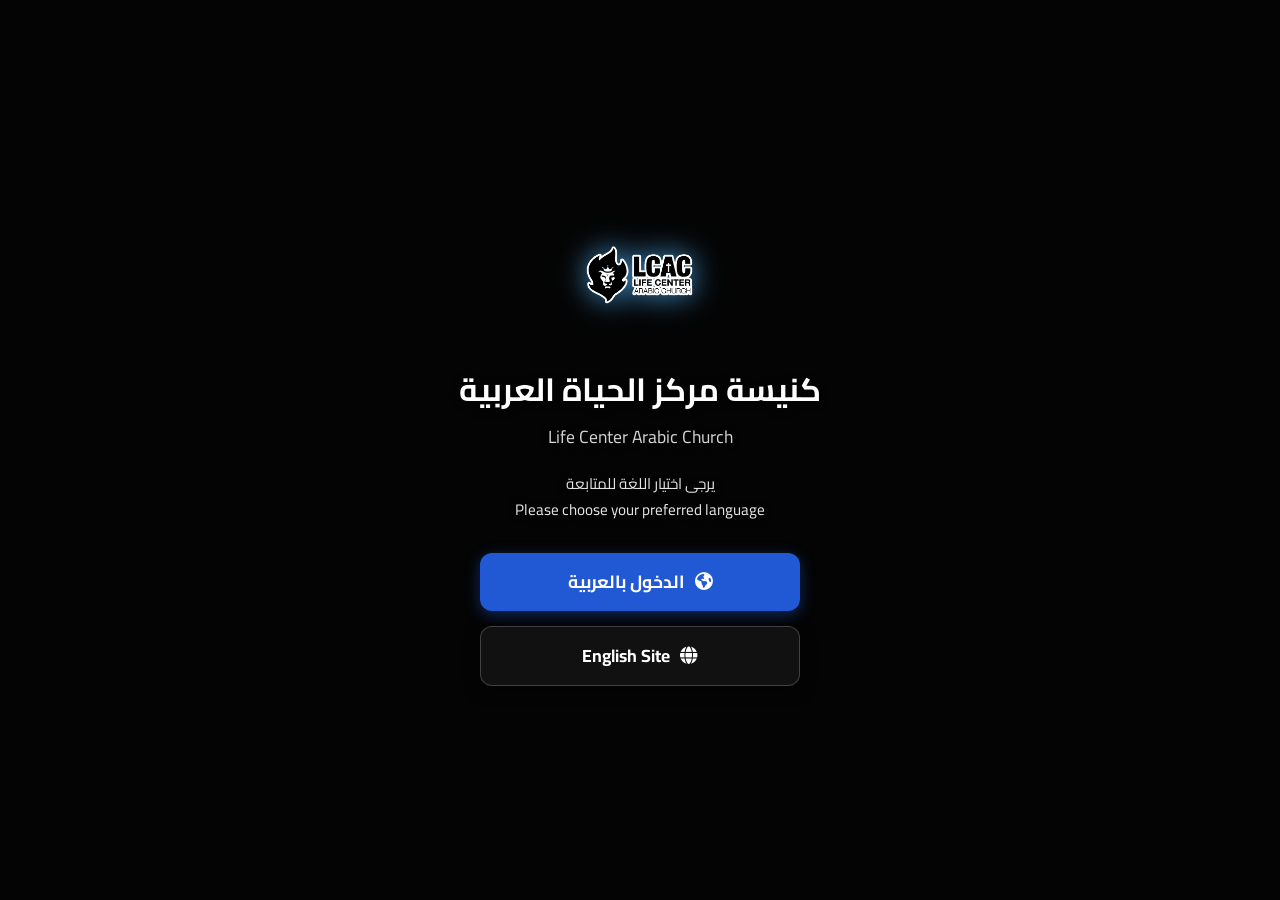
==== commit 76ebe722: "Add favicon and fix HTML structure Added favicon link and ensured proper HTML structure." ====
--- a/index.html
+++ b/index.html
@@ -1,6 +1,7 @@
 <!DOCTYPE html>
 <html lang="ar" dir="rtl">
 <head>
+    <link rel="icon" type="image/png" href="favicon.png">
     <meta charset="UTF-8">
     <meta name="viewport" content="width=device-width, initial-scale=1.0">
     <title>كنيسة مركز الحياة العربية - Life Center Arabic Church</title>
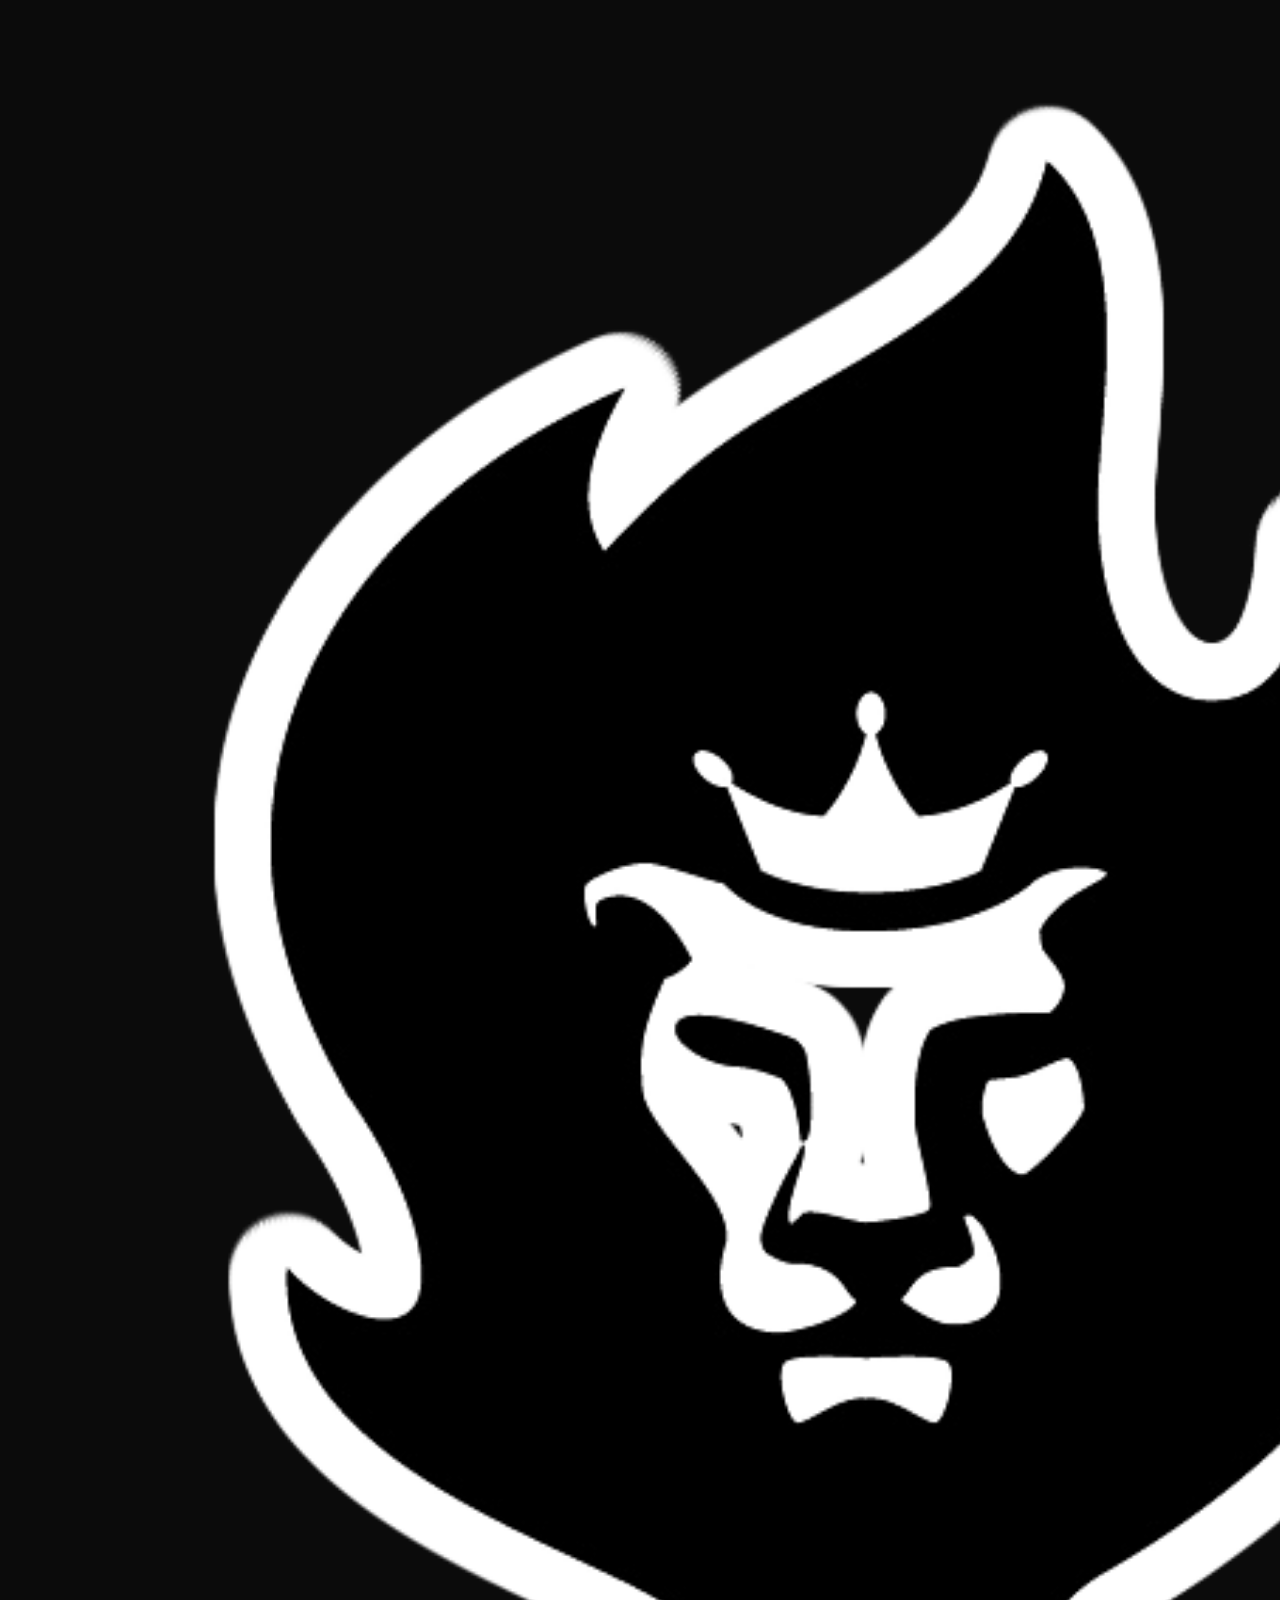
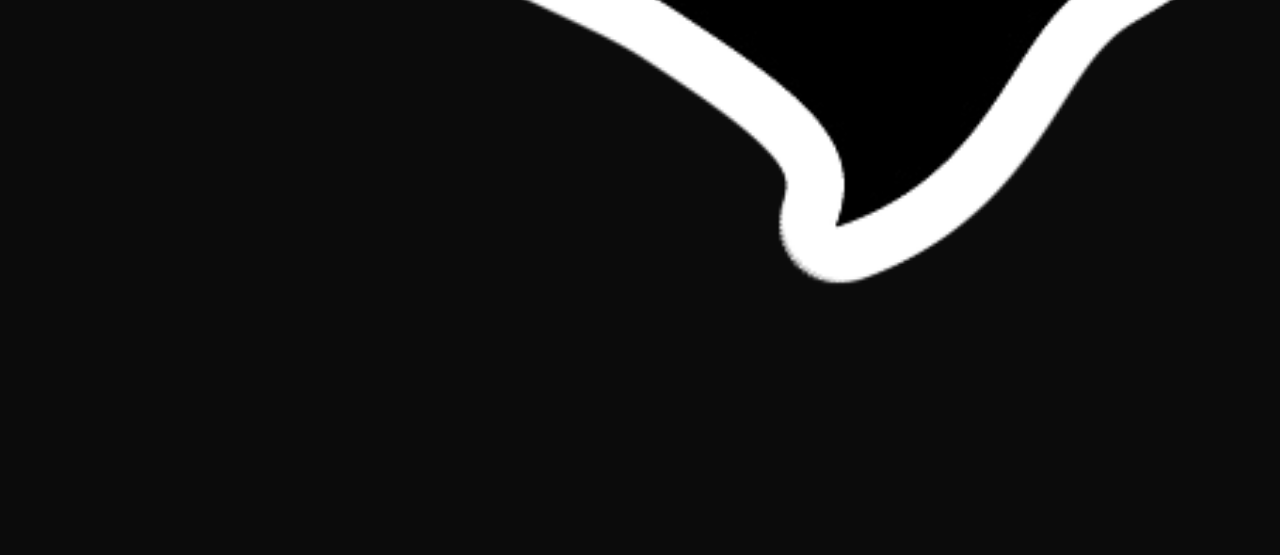
==== commit d78f50ed: "Refactor index.html for clarity and optimization Removed unnecessary styles and comments, and optimi" ====
--- a/index.html
+++ b/index.html
@@ -1,184 +1,17 @@
 <!DOCTYPE html>
 <html lang="ar" dir="rtl">
 <head>
-    <link rel="icon" type="image/png" href="favicon.png">
     <meta charset="UTF-8">
     <meta name="viewport" content="width=device-width, initial-scale=1.0">
     <title>كنيسة مركز الحياة العربية - Life Center Arabic Church</title>
+    
+    <!-- الأيقونة الخاصة بالموقع -->
+    <link rel="icon" type="image/png" href="favicon.png">
+    
+    <!-- ملف التصميم الخارجي والخطوط والأيقونات -->
     <link rel="stylesheet" href="style.css">
-    <!-- Font Awesome للأيقونات -->
     <link rel="stylesheet" href="https://cdnjs.cloudflare.com/ajax/libs/font-awesome/6.4.0/css/all.min.css">
-    <!-- Google Fonts -->
     <link href="https://fonts.googleapis.com/css2?family=Cairo:wght@400;600;700&display=swap" rel="stylesheet">
-    <style>
-        body {
-            background-color: #0b0b0b;
-            color: #fff;
-            font-family: 'Cairo', sans-serif;
-            height: 100vh;
-            margin: 0;
-            display: flex;
-            justify-content: center;
-            align-items: center;
-            text-align: center;
-            overflow: hidden;
-            position: relative;
-        }
-
-        /* خلفية صور الكنيسة المتحركة (Slideshow) */
-        .bg-slideshow {
-            position: absolute;
-            top: 0;
-            left: 0;
-            width: 100%;
-            height: 100%;
-            z-index: -2;
-            overflow: hidden;
-        }
-
-        .bg-slide {
-            position: absolute;
-            top: 0;
-            left: 0;
-            width: 100%;
-            height: 100%;
-            background-size: cover;
-            background-position: center;
-            opacity: 0;
-            animation: slideAnimation 18s infinite;
-        }
-
-        /* أسماء صور الكنيسة (تأكد من مطابقتها لما رفعته) */
-        .bg-slide:nth-child(1) {
-            background-image: url('church1.jpg');
-            animation-delay: 0s;
-        }
-        .bg-slide:nth-child(2) {
-            background-image: url('church2.jpg');
-            animation-delay: 6s;
-        }
-        .bg-slide:nth-child(3) {
-            background-image: url('church3.jpg');
-            animation-delay: 12s;
-        }
-
-        @keyframes slideAnimation {
-            0% { opacity: 0; transform: scale(1); }
-            10% { opacity: 1; }
-            33% { opacity: 1; }
-            43% { opacity: 0; transform: scale(1.05); }
-            100% { opacity: 0; }
-        }
-
-        /* طبقة عتمة متوازنة لتبرز الصور وتسمح بوضوح النصوص فوقها */
-        .overlay {
-            position: absolute;
-            top: 0;
-            left: 0;
-            width: 100%;
-            height: 100%;
-            background: rgba(0, 0, 0, 0.65);
-            z-index: -1;
-        }
-
-        /* الحاوية العامة بدون أي مستطيل أو خلفية صلبة */
-        .welcome-content {
-            display: flex;
-            flex-direction: column;
-            align-items: center;
-            max-width: 500px;
-            width: 90%;
-            position: relative;
-            z-index: 2;
-        }
-
-        /* الشعار المتحرك مع توهج بارز */
-        .welcome-logo img {
-            width: 120px;
-            height: 120px;
-            object-fit: contain;
-            margin-bottom: 20px;
-            mix-blend-mode: screen;
-            filter: drop-shadow(0 0 15px rgba(77, 175, 247, 0.8));
-            animation: floatLogo 4s ease-in-out infinite;
-        }
-
-        @keyframes floatLogo {
-            0%, 100% { transform: translateY(0); }
-            50% { transform: translateY(-8px); }
-        }
-
-        /* النصوص مع ظلال قوية (Text Shadow) لتبقى واضحة تماماً بلا خلفية */
-        .welcome-content h1 {
-            font-size: 2rem;
-            margin-bottom: 5px;
-            color: #fff;
-            text-shadow: 0 2px 10px rgba(0,0,0,0.9);
-            font-weight: 700;
-        }
-        
-        .welcome-content h2 {
-            font-size: 1.1rem;
-            color: #d4d4d4;
-            margin-bottom: 20px;
-            font-weight: 400;
-            direction: ltr;
-            text-shadow: 0 2px 8px rgba(0,0,0,0.9);
-        }
-
-        .welcome-content p {
-            color: #e5e5e5;
-            font-size: 0.95rem;
-            margin-bottom: 30px;
-            text-shadow: 0 2px 8px rgba(0,0,0,0.9);
-        }
-
-        /* أزرار اللغات مع تأثير زجاجي خفيف يبرز فوق الصور */
-        .lang-buttons {
-            display: flex;
-            flex-direction: column;
-            gap: 15px;
-            width: 100%;
-            max-width: 320px;
-        }
-
-        .lang-btn {
-            display: flex;
-            justify-content: center;
-            align-items: center;
-            gap: 10px;
-            padding: 14px 20px;
-            border-radius: 12px;
-            font-size: 1.1rem;
-            font-weight: bold;
-            text-decoration: none;
-            transition: transform 0.2s, background 0.2s, box-shadow 0.2s;
-            backdrop-filter: blur(5px);
-        }
-
-        .btn-ar {
-            background: rgba(37, 99, 235, 0.9);
-            color: #fff;
-            box-shadow: 0 4px 15px rgba(37, 99, 235, 0.4);
-        }
-        .btn-ar:hover {
-            background: rgba(29, 78, 216, 1);
-            transform: translateY(-2px);
-            box-shadow: 0 6px 20px rgba(37, 99, 235, 0.6);
-        }
-
-        .btn-en {
-            background: rgba(22, 22, 22, 0.8);
-            color: #fff;
-            border: 1px solid rgba(255, 255, 255, 0.2);
-            box-shadow: 0 4px 15px rgba(0,0,0,0.5);
-        }
-        .btn-en:hover {
-            background: rgba(40, 40, 40, 0.9);
-            transform: translateY(-2px);
-            box-shadow: 0 6px 20px rgba(0,0,0,0.7);
-        }
-    </style>
 </head>
 <body>
 
@@ -189,9 +22,10 @@
         <div class="bg-slide"></div>
     </div>
     
-    <!-- طبقة التعتيم الخفيفة -->
+    <!-- طبقة التعتيم الخفيفة لإبراز النصوص -->
     <div class="overlay"></div>
 
+    <!-- محتوى الصفحة الترحيبية -->
     <div class="welcome-content">
         <div class="welcome-logo">
             <img src="chrch Logo.png" alt="LCAC Logo">
